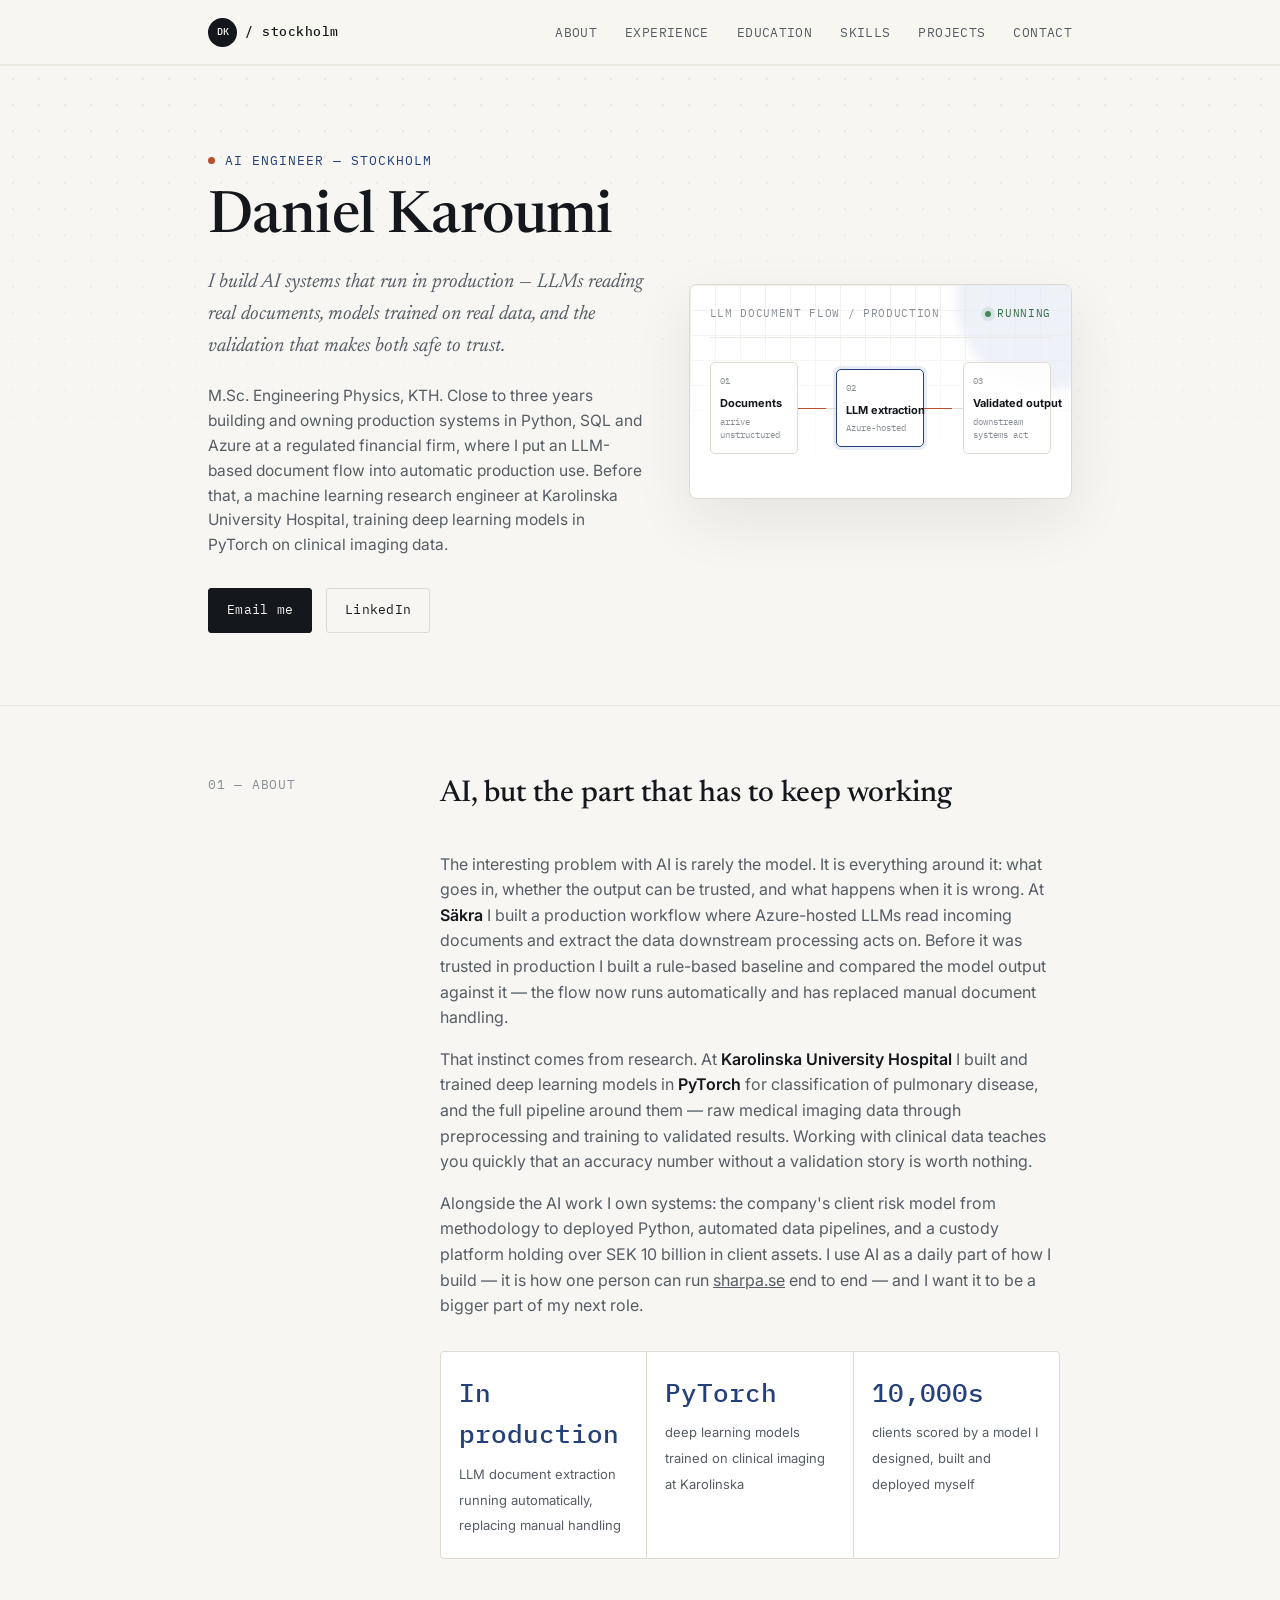
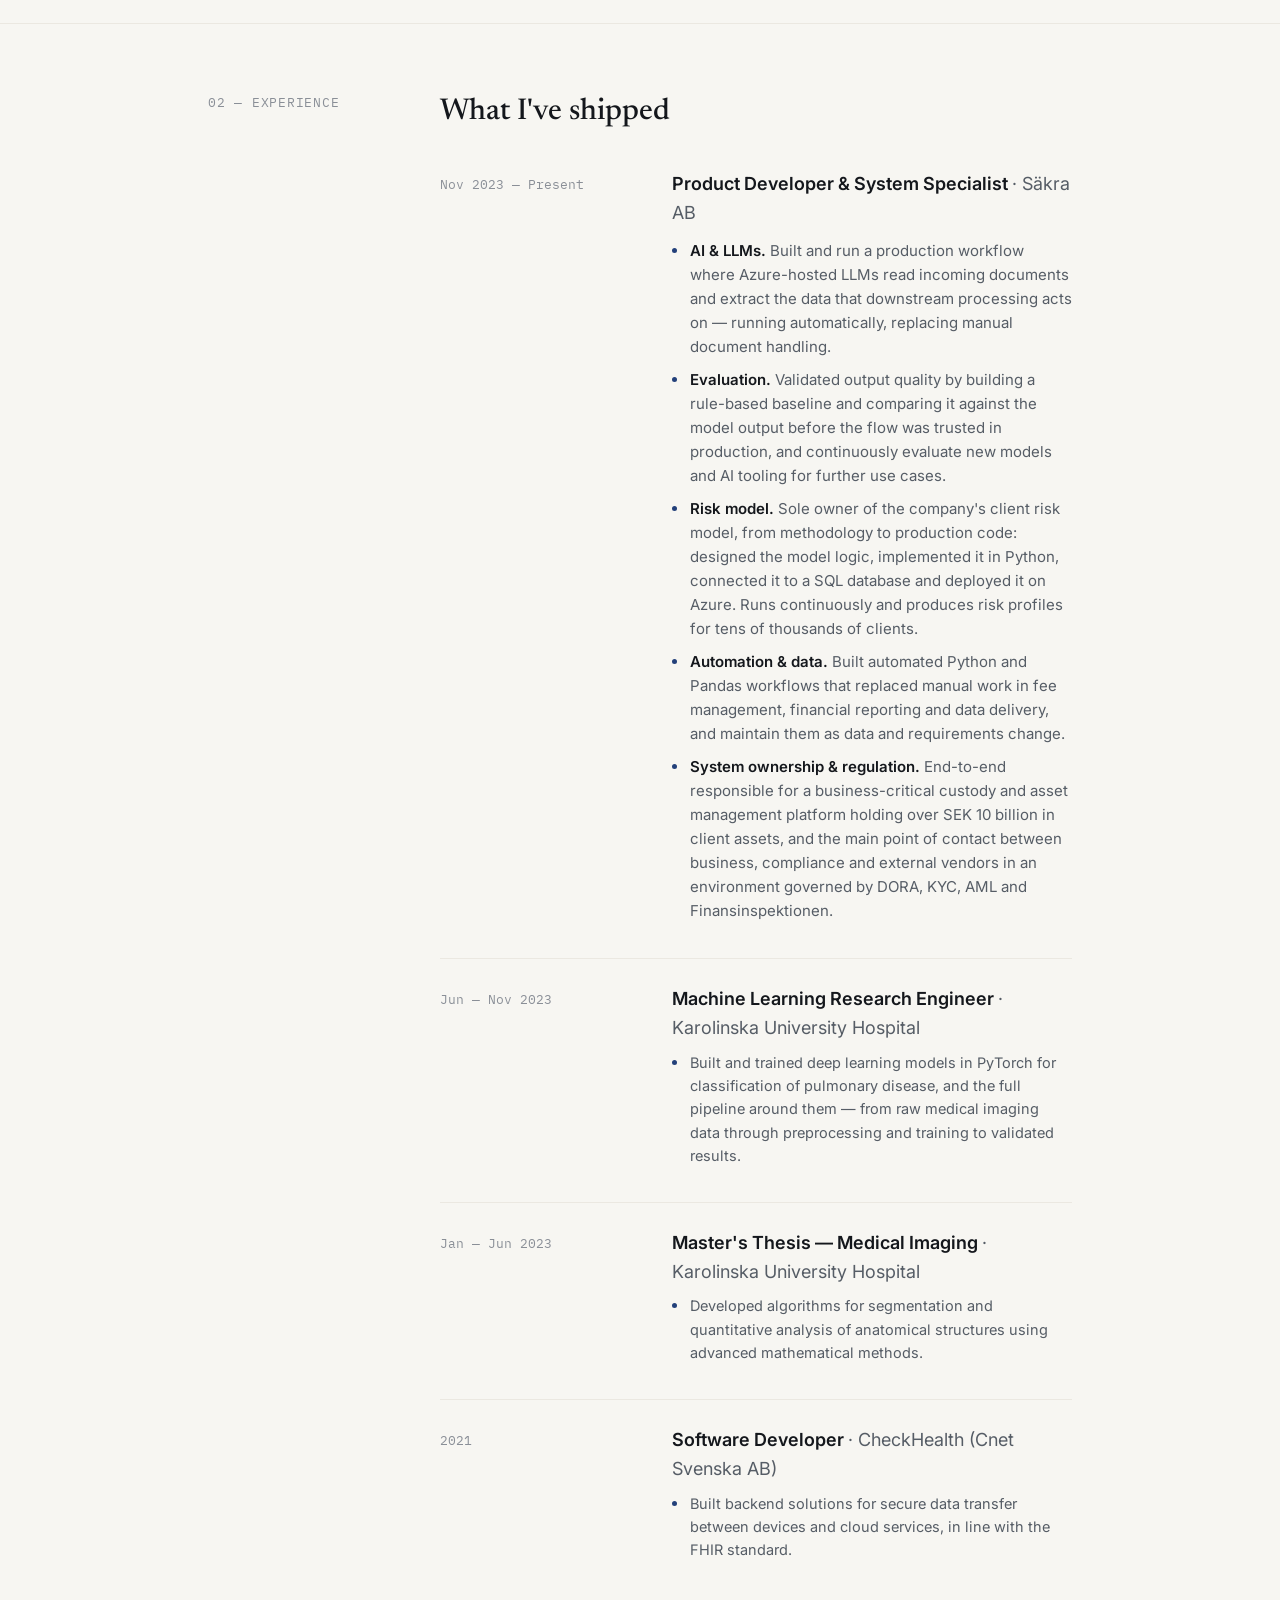
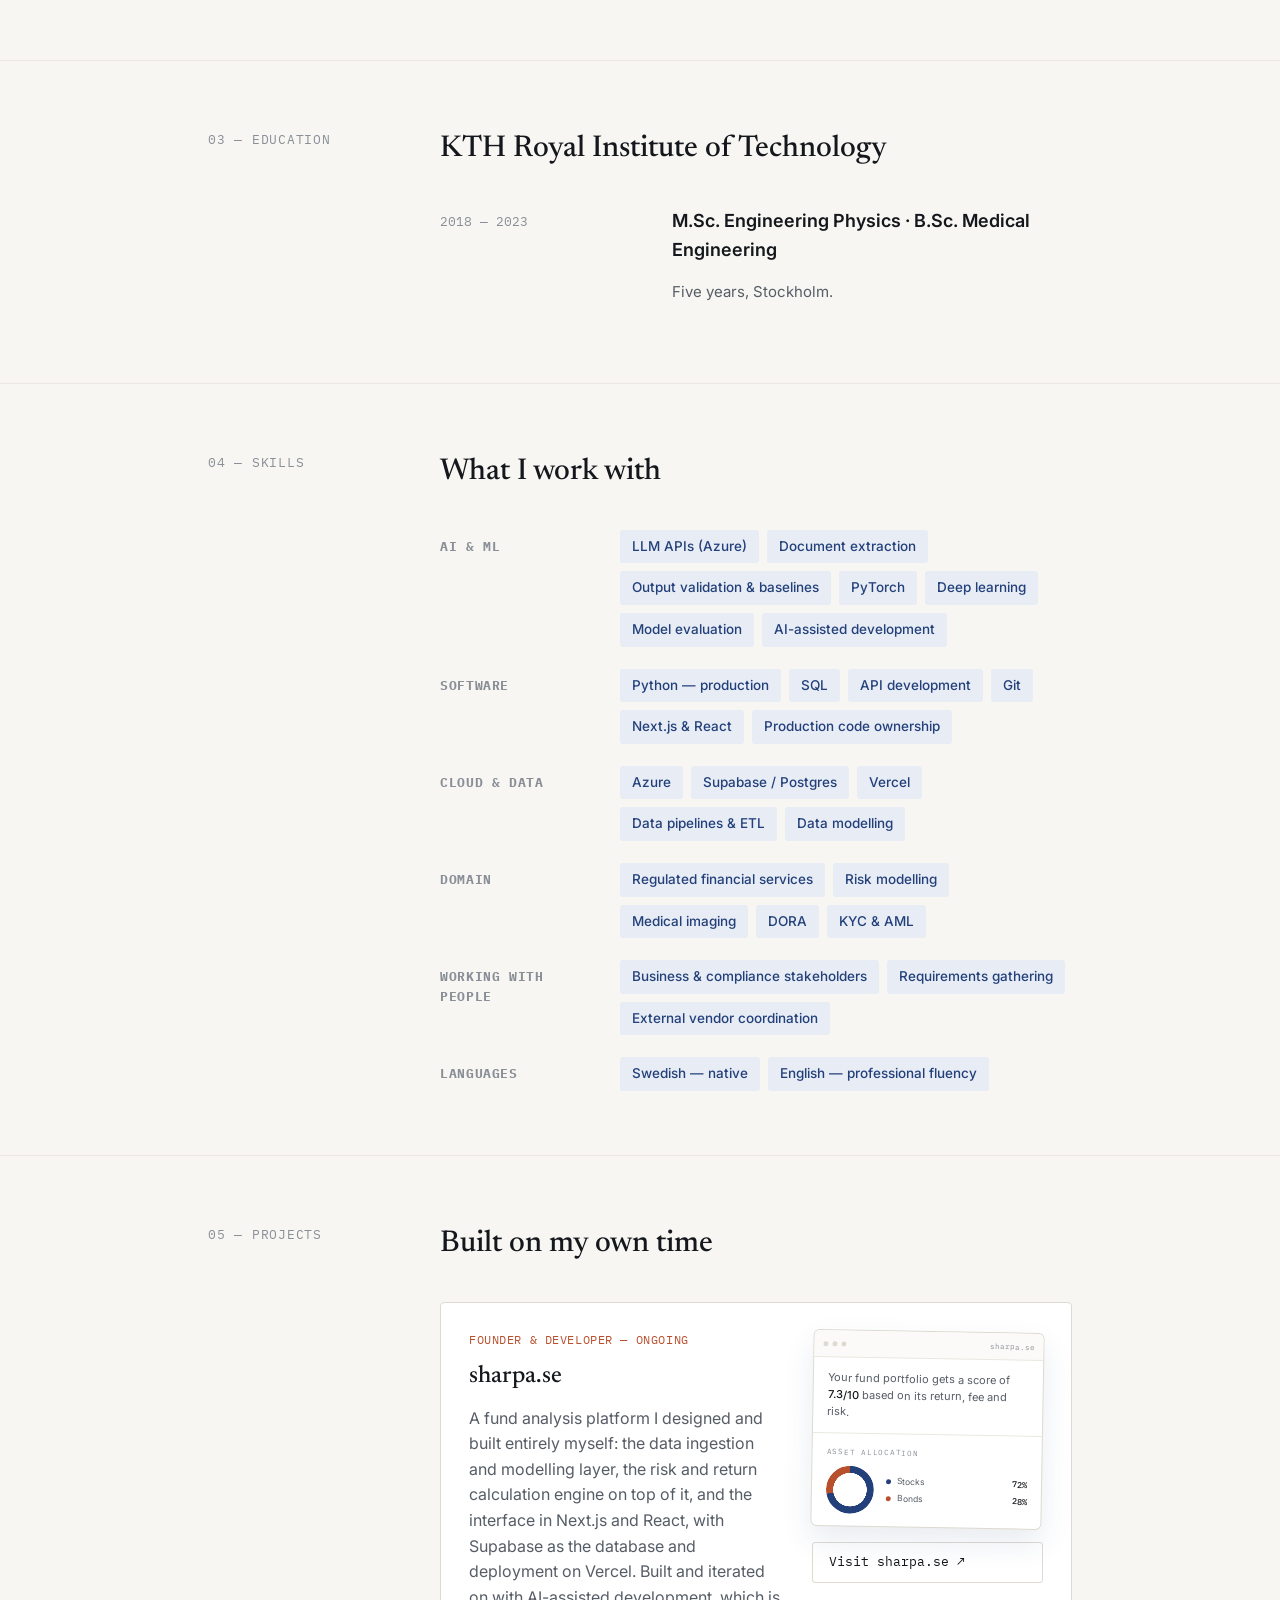
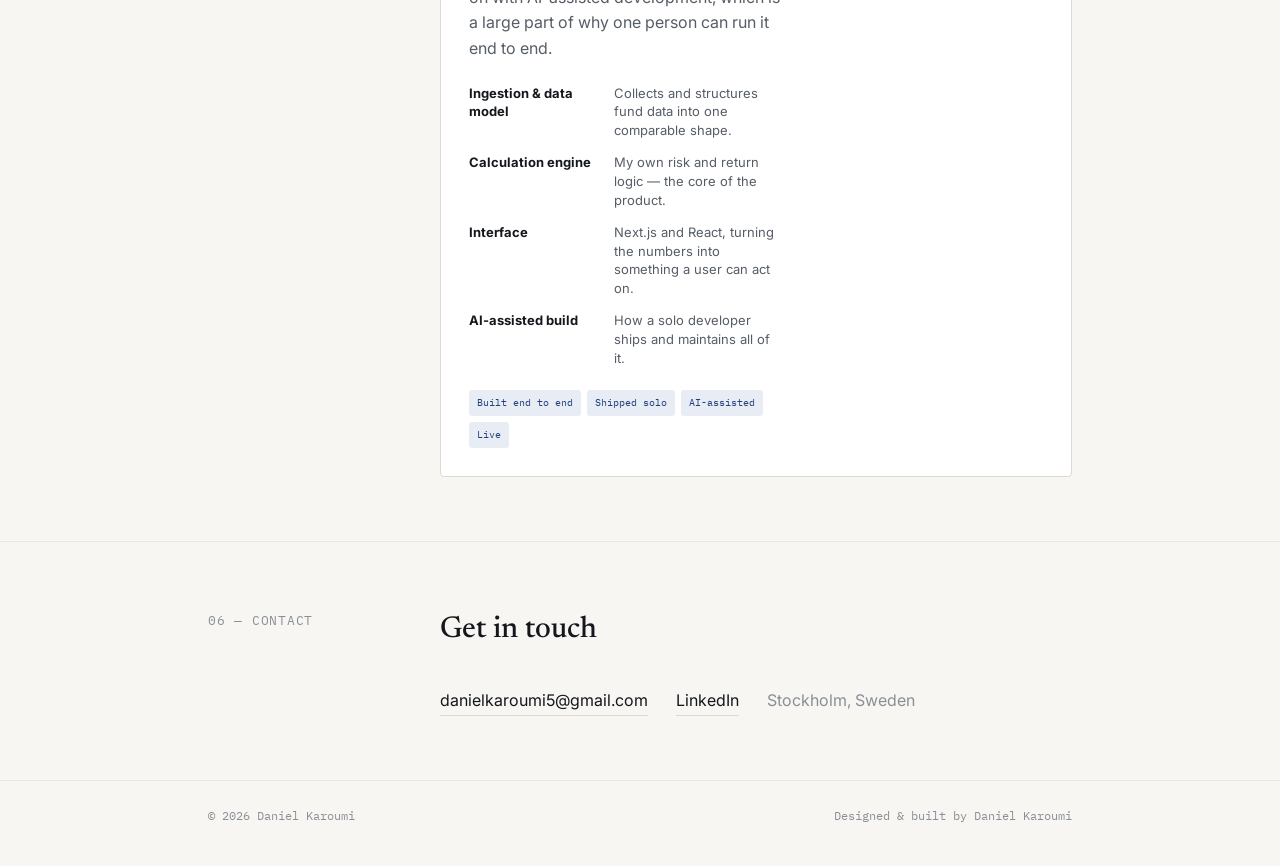
==== aiengineer/index.html @ 0eff737e "Add an AI engineer page Co-Authored-By: Claude Opus 5 <noreply@anthropic.com>" ====
<!doctype html>
<html lang="en">
<head>
<meta charset="utf-8">
<meta name="viewport" content="width=device-width, initial-scale=1.0">
<title>Daniel Karoumi — AI Engineer</title>
<meta name="description" content="Daniel Karoumi is an engineer in Stockholm who puts AI into production — LLM document extraction running automatically in a regulated financial firm, and deep learning on clinical imaging before that.">
<meta name="theme-color" content="#F7F6F2">
<!-- This page covers the same career as the front page and should not compete
     with it in search. Remove the next line to make it indexable. -->
<meta name="robots" content="noindex">
<link rel="canonical" href="https://dev-d4.github.io/aiengineer/">
<meta property="og:type" content="website">
<meta property="og:locale" content="en_GB">
<meta property="og:title" content="Daniel Karoumi — AI Engineer">
<meta property="og:description" content="LLM systems that run in production, PyTorch models trained on clinical data, and the validation that makes both trustworthy.">
<meta property="og:url" content="https://dev-d4.github.io/aiengineer/">
<meta property="og:image" content="https://dev-d4.github.io/social-card.png">
<meta property="og:image:width" content="1200">
<meta property="og:image:height" content="630">
<meta property="og:image:alt" content="Daniel Karoumi, engineer in Stockholm">
<meta name="twitter:card" content="summary_large_image">
<meta name="twitter:title" content="Daniel Karoumi — AI Engineer">
<meta name="twitter:description" content="I ship AI that actually runs — LLM document flows in production, deep learning on medical imaging, and the evaluation in between.">
<meta name="twitter:image" content="https://dev-d4.github.io/social-card.png">
<link rel="icon" href="../favicon.svg?v=4" type="image/svg+xml">
<link rel="preconnect" href="https://fonts.googleapis.com">
<link rel="preconnect" href="https://fonts.gstatic.com" crossorigin>
<link href="https://fonts.googleapis.com/css2?family=Newsreader:ital,wght@0,400;0,500;0,600;1,400;1,500&amp;family=Inter:wght@400;500;600&amp;family=IBM+Plex+Mono:wght@400;500&amp;display=swap" rel="stylesheet">
<link rel="stylesheet" href="../style.css?v=4">
</head>
<body>

<a class="skip-link" href="#main-content">Skip to content</a>

<header class="site-header">
  <div class="wrap">
    <a href="#top" class="brand" aria-label="Daniel Karoumi, home"><span class="brand-mark">DK</span><span>/ stockholm</span></a>
    <button class="menu-toggle" type="button" aria-expanded="false" aria-controls="primary-nav"><span>Menu</span><span class="menu-icon" aria-hidden="true"></span></button>
    <nav class="primary-nav" id="primary-nav" aria-label="Primary navigation">
      <a href="#about">About</a>
      <a href="#experience">Experience</a>
      <a href="#education">Education</a>
      <a href="#skills">Skills</a>
      <a href="#projects">Projects</a>
      <a href="#contact">Contact</a>
    </nav>
  </div>
</header>

<main id="main-content">
  <div id="top"></div>

  <section class="hero">
    <div class="wrap">
      <div>
        <p class="eyebrow">AI Engineer — Stockholm</p>
        <h1>Daniel Karoumi</h1>
        <p class="thesis">I build AI systems that run in production — LLMs reading real documents, models trained on real data, and the validation that makes both safe to trust.</p>
        <p class="lede">M.Sc. Engineering Physics, KTH. Close to three years building and owning production systems in Python, SQL and Azure at a regulated financial firm, where I put an LLM-based document flow into automatic production use. Before that, a machine learning research engineer at Karolinska University Hospital, training deep learning models in PyTorch on clinical imaging data.</p>
        <div class="cta-row">
          <a class="btn btn-primary" href="mailto:danielkaroumi5@gmail.com">Email me</a>
          <a class="btn btn-ghost" href="https://www.linkedin.com/in/daniel-karoumi-aabb51263/" target="_blank" rel="noopener">LinkedIn</a>
        </div>
      </div>

      <div class="model-panel" role="img" aria-label="An LLM document pipeline: documents in, model extraction, validated output feeding downstream processing">
        <div class="model-grid" aria-hidden="true"></div>
        <div class="model-top"><span>LLM document flow / production</span><span class="live"><i></i> running</span></div>
        <div class="model-flow">
          <div class="model-node"><span>01</span><strong>Documents</strong><small>arrive unstructured</small></div>
          <div class="flow-line" aria-hidden="true"><i></i></div>
          <div class="model-node active"><span>02</span><strong>LLM extraction</strong><small>Azure-hosted</small></div>
          <div class="flow-line" aria-hidden="true"><i></i></div>
          <div class="model-node"><span>03</span><strong>Validated output</strong><small>downstream systems act</small></div>
        </div>
      </div>
    </div>
  </section>

  <section id="about">
    <div class="wrap">
      <div class="section-head">
        <span class="section-label">01 — About</span>
        <h2 class="section-title">AI, but the part that has to keep working</h2>
      </div>
      <div class="section-body">
        <div></div>
        <div class="about-text reveal">
          <p>The interesting problem with AI is rarely the model. It is everything around it: what goes in, whether the output can be trusted, and what happens when it is wrong. At <strong>Säkra</strong> I built a production workflow where Azure-hosted LLMs read incoming documents and extract the data downstream processing acts on. Before it was trusted in production I built a rule-based baseline and compared the model output against it — the flow now runs automatically and has replaced manual document handling.</p>
          <p>That instinct comes from research. At <strong>Karolinska University Hospital</strong> I built and trained deep learning models in <strong>PyTorch</strong> for classification of pulmonary disease, and the full pipeline around them — raw medical imaging data through preprocessing and training to validated results. Working with clinical data teaches you quickly that an accuracy number without a validation story is worth nothing.</p>
          <p>Alongside the AI work I own systems: the company's client risk model from methodology to deployed Python, automated data pipelines, and a custody platform holding over SEK 10 billion in client assets. I use AI as a daily part of how I build — it is how one person can run <a href="https://sharpa.se" target="_blank" rel="noopener">sharpa.se</a> end to end — and I want it to be a bigger part of my next role.</p>

          <div class="facts">
            <div class="fact"><span class="num">In production</span><span class="label">LLM document extraction running automatically, replacing manual handling</span></div>
            <div class="fact"><span class="num">PyTorch</span><span class="label">deep learning models trained on clinical imaging at Karolinska</span></div>
            <div class="fact"><span class="num">10,000s</span><span class="label">clients scored by a model I designed, built and deployed myself</span></div>
          </div>
        </div>
      </div>
    </div>
  </section>

  <section id="experience">
    <div class="wrap">
      <div class="section-head">
        <span class="section-label">02 — Experience</span>
        <h2 class="section-title">What I've shipped</h2>
      </div>
      <div class="section-body">
        <div></div>
        <div class="timeline reveal">

          <div class="role">
            <div class="when">Nov 2023 — Present</div>
            <div>
              <p class="who">Product Developer &amp; System Specialist <span>· Säkra AB</span></p>
              <ul>
                <li><strong>AI &amp; LLMs.</strong> Built and run a production workflow where Azure-hosted LLMs read incoming documents and extract the data that downstream processing acts on — running automatically, replacing manual document handling.</li>
                <li><strong>Evaluation.</strong> Validated output quality by building a rule-based baseline and comparing it against the model output before the flow was trusted in production, and continuously evaluate new models and AI tooling for further use cases.</li>
                <li><strong>Risk model.</strong> Sole owner of the company's client risk model, from methodology to production code: designed the model logic, implemented it in Python, connected it to a SQL database and deployed it on Azure. Runs continuously and produces risk profiles for tens of thousands of clients.</li>
                <li><strong>Automation &amp; data.</strong> Built automated Python and Pandas workflows that replaced manual work in fee management, financial reporting and data delivery, and maintain them as data and requirements change.</li>
                <li><strong>System ownership &amp; regulation.</strong> End-to-end responsible for a business-critical custody and asset management platform holding over SEK 10 billion in client assets, and the main point of contact between business, compliance and external vendors in an environment governed by DORA, KYC, AML and Finansinspektionen.</li>
              </ul>
            </div>
          </div>

          <div class="role compact">
            <div class="when">Jun — Nov 2023</div>
            <div>
              <p class="who">Machine Learning Research Engineer <span>· Karolinska University Hospital</span></p>
              <ul>
                <li>Built and trained deep learning models in PyTorch for classification of pulmonary disease, and the full pipeline around them — from raw medical imaging data through preprocessing and training to validated results.</li>
              </ul>
            </div>
          </div>

          <div class="role compact">
            <div class="when">Jan — Jun 2023</div>
            <div>
              <p class="who">Master's Thesis — Medical Imaging <span>· Karolinska University Hospital</span></p>
              <ul>
                <li>Developed algorithms for segmentation and quantitative analysis of anatomical structures using advanced mathematical methods.</li>
              </ul>
            </div>
          </div>

          <div class="role compact">
            <div class="when">2021</div>
            <div>
              <p class="who">Software Developer <span>· CheckHealth (Cnet Svenska AB)</span></p>
              <ul>
                <li>Built backend solutions for secure data transfer between devices and cloud services, in line with the FHIR standard.</li>
              </ul>
            </div>
          </div>

        </div>
      </div>
    </div>
  </section>

  <section id="education">
    <div class="wrap">
      <div class="section-head">
        <span class="section-label">03 — Education</span>
        <h2 class="section-title">KTH Royal Institute of Technology</h2>
      </div>
      <div class="section-body">
        <div></div>
        <div class="edu-card reveal">
          <div class="when">2018 — 2023</div>
          <div>
            <p class="who">M.Sc. Engineering Physics · B.Sc. Medical Engineering</p>
            <p class="where">Five years, Stockholm.</p>
          </div>
        </div>
      </div>
    </div>
  </section>

  <section id="skills">
    <div class="wrap">
      <div class="section-head">
        <span class="section-label">04 — Skills</span>
        <h2 class="section-title">What I work with</h2>
      </div>
      <div class="section-body">
        <div></div>
        <div class="skill-groups reveal">
          <div class="skill-group">
            <h4>AI &amp; ML</h4>
            <div class="tags">
              <span class="tag">LLM APIs (Azure)</span>
              <span class="tag">Document extraction</span>
              <span class="tag">Output validation &amp; baselines</span>
              <span class="tag">PyTorch</span>
              <span class="tag">Deep learning</span>
              <span class="tag">Model evaluation</span>
              <span class="tag">AI-assisted development</span>
            </div>
          </div>
          <div class="skill-group">
            <h4>Software</h4>
            <div class="tags">
              <span class="tag">Python — production</span>
              <span class="tag">SQL</span>
              <span class="tag">API development</span>
              <span class="tag">Git</span>
              <span class="tag">Next.js &amp; React</span>
              <span class="tag">Production code ownership</span>
            </div>
          </div>
          <div class="skill-group">
            <h4>Cloud &amp; data</h4>
            <div class="tags">
              <span class="tag">Azure</span>
              <span class="tag">Supabase / Postgres</span>
              <span class="tag">Vercel</span>
              <span class="tag">Data pipelines &amp; ETL</span>
              <span class="tag">Data modelling</span>
            </div>
          </div>
          <div class="skill-group">
            <h4>Domain</h4>
            <div class="tags">
              <span class="tag">Regulated financial services</span>
              <span class="tag">Risk modelling</span>
              <span class="tag">Medical imaging</span>
              <span class="tag">DORA</span>
              <span class="tag">KYC &amp; AML</span>
            </div>
          </div>
          <div class="skill-group">
            <h4>Working with people</h4>
            <div class="tags">
              <span class="tag">Business &amp; compliance stakeholders</span>
              <span class="tag">Requirements gathering</span>
              <span class="tag">External vendor coordination</span>
            </div>
          </div>
          <div class="skill-group">
            <h4>Languages</h4>
            <div class="tags">
              <span class="tag">Swedish — native</span>
              <span class="tag">English — professional fluency</span>
            </div>
          </div>
        </div>
      </div>
    </div>
  </section>

  <section id="projects">
    <div class="wrap">
      <div class="section-head">
        <span class="section-label">05 — Projects</span>
        <h2 class="section-title">Built on my own time</h2>
      </div>
      <div class="section-body">
        <div></div>
        <article class="project-card reveal">
          <div class="project-copy">
            <p class="tag-line">Founder &amp; developer — ongoing</p>
            <h3>sharpa.se</h3>
            <p>A fund analysis platform I designed and built entirely myself: the data ingestion and modelling layer, the risk and return calculation engine on top of it, and the interface in Next.js and React, with Supabase as the database and deployment on Vercel. Built and iterated on with AI-assisted development, which is a large part of why one person can run it end to end.</p>
            <ul class="project-points">
              <li><strong>Ingestion &amp; data model</strong><span>Collects and structures fund data into one comparable shape.</span></li>
              <li><strong>Calculation engine</strong><span>My own risk and return logic — the core of the product.</span></li>
              <li><strong>Interface</strong><span>Next.js and React, turning the numbers into something a user can act on.</span></li>
              <li><strong>AI-assisted build</strong><span>How a solo developer ships and maintains all of it.</span></li>
            </ul>
            <div class="project-tags" aria-label="Project areas"><span>Built end to end</span><span>Shipped solo</span><span>AI-assisted</span><span>Live</span></div>
          </div>
          <div class="project-side">
            <div class="product-preview" aria-hidden="true">
              <div class="preview-bar"><i></i><i></i><i></i><span>sharpa.se</span></div>
              <div class="preview-band">
                <p class="preview-verdict">Your fund portfolio gets a score of <b>7.3/10</b> based on its return, fee and risk.</p>
              </div>
              <div class="preview-band">
                <small class="preview-label">Asset allocation</small>
                <div class="preview-split">
                  <span class="preview-donut"></span>
                  <span class="preview-legend">
                    <span>Stocks<b>72%</b></span>
                    <span>Bonds<b>28%</b></span>
                  </span>
                </div>
              </div>
            </div>
            <a class="visit" href="https://sharpa.se" target="_blank" rel="noopener">Visit sharpa.se <span aria-hidden="true">↗</span></a>
          </div>
        </article>
      </div>
    </div>
  </section>

  <section id="contact" class="contact">
    <div class="wrap">
      <div class="section-head">
        <span class="section-label">06 — Contact</span>
        <h2 class="section-title">Get in touch</h2>
      </div>
      <div class="section-body">
        <div></div>
        <div class="contact-links reveal">
          <a href="mailto:danielkaroumi5@gmail.com">danielkaroumi5@gmail.com</a>
          <a href="https://www.linkedin.com/in/daniel-karoumi-aabb51263/" target="_blank" rel="noopener">LinkedIn</a>
          <span style="color: var(--ink-faint); font-size: 16px;">Stockholm, Sweden</span>
        </div>
      </div>
    </div>
  </section>

</main>

<footer>
  <div class="wrap">
    <span>© 2026 Daniel Karoumi</span>
    <span>Designed &amp; built by Daniel Karoumi</span>
  </div>
</footer>

<script src="../script.js?v=4"></script>
</body>
</html>
---- style.css ----
:root {
  --paper: #F7F6F2;
  --paper-raised: #FFFFFF;
  --ink: #14171C;
  --ink-soft: #565D66;
  --ink-faint: #8A8F97;
  --signal: #23407A;
  --signal-soft: #E7ECF5;
  --risk: #B8502E;
  --risk-soft: #F5E9E3;
  --pos: #2F6B4F;
  --line: #DEDAD1;
  --line-soft: #EBE8E1;

  --serif: "Newsreader", "Iowan Old Style", Georgia, serif;
  --sans: "Inter", -apple-system, BlinkMacSystemFont, "Segoe UI", sans-serif;
  --mono: "IBM Plex Mono", "SFMono-Regular", Menlo, Consolas, monospace;

  --max: 920px;
}

* { box-sizing: border-box; }

html { scroll-behavior: smooth; }

section, #top { scroll-margin-top: 76px; }

@media (prefers-reduced-motion: reduce) {
  html { scroll-behavior: auto; }
  * { animation-duration: 0.001ms !important; transition-duration: 0.001ms !important; }
}

body {
  margin: 0;
  background: var(--paper);
  color: var(--ink);
  font-family: var(--sans);
  font-size: 16px;
  line-height: 1.6;
  -webkit-font-smoothing: antialiased;
}

a { color: inherit; }

a:focus-visible, button:focus-visible {
  outline: 3px solid var(--risk);
  outline-offset: 3px;
}

.skip-link {
  position: fixed;
  z-index: 100;
  top: 10px;
  left: 10px;
  padding: 9px 14px;
  background: var(--ink);
  color: var(--paper);
  font-family: var(--mono);
  font-size: 13px;
  text-decoration: none;
  transform: translateY(-160%);
}
.skip-link:focus { transform: translateY(0); }

.wrap {
  max-width: var(--max);
  margin: 0 auto;
  padding: 0 28px;
}

/* ---------- Header ---------- */

.site-header {
  position: sticky;
  top: 0;
  z-index: 40;
  background: rgba(247, 246, 242, 0.86);
  backdrop-filter: blur(8px);
  border-bottom: 1px solid var(--line-soft);
}

.site-header .wrap {
  display: flex;
  align-items: center;
  justify-content: space-between;
  height: 64px;
}

.brand {
  font-family: var(--mono);
  font-size: 13px;
  letter-spacing: 0.04em;
  text-decoration: none;
  color: var(--ink);
  font-weight: 500;
  display: inline-flex;
  align-items: center;
  gap: 8px;
}
.brand-mark {
  display: inline-grid;
  place-items: center;
  width: 29px;
  height: 29px;
  background: var(--ink);
  color: var(--paper);
  border-radius: 50%;
  font-size: 10px;
  letter-spacing: 0;
}

.menu-toggle { display: none; }

nav.primary-nav {
  display: flex;
  gap: 28px;
}

nav.primary-nav a {
  font-family: var(--mono);
  font-size: 12.5px;
  letter-spacing: 0.03em;
  text-decoration: none;
  color: var(--ink-soft);
  text-transform: uppercase;
  transition: color 0.15s ease;
}

nav.primary-nav a:hover,
nav.primary-nav a:focus-visible { color: var(--signal); }

/* ---------- Hero ---------- */

.hero {
  position: relative;
  padding: 84px 0 72px;
  overflow: hidden;
}

.hero::before {
  content: "";
  position: absolute;
  inset: 0;
  background-image: radial-gradient(var(--line) 1px, transparent 1px);
  background-size: 26px 26px;
  -webkit-mask-image: linear-gradient(to bottom, black, transparent 78%);
  mask-image: linear-gradient(to bottom, black, transparent 78%);
  opacity: 0.55;
  pointer-events: none;
}

.hero .wrap {
  position: relative;
  display: grid;
  grid-template-columns: 1.15fr 1fr;
  gap: 40px;
  align-items: center;
}

.eyebrow {
  font-family: var(--mono);
  font-size: 12.5px;
  letter-spacing: 0.08em;
  text-transform: uppercase;
  color: var(--signal);
  margin: 0 0 18px;
  display: flex;
  align-items: center;
  gap: 10px;
}

.eyebrow::before {
  content: "";
  width: 7px;
  height: 7px;
  border-radius: 50%;
  background: var(--risk);
  display: inline-block;
}

.hero h1 {
  font-family: var(--serif);
  font-weight: 500;
  font-size: clamp(40px, 6vw, 58px);
  line-height: 1.04;
  margin: 0 0 18px;
  letter-spacing: -0.01em;
}

.hero .thesis {
  font-family: var(--serif);
  font-style: italic;
  font-size: 20px;
  color: var(--ink-soft);
  max-width: 46ch;
  margin: 0 0 22px;
}

.hero .lede {
  max-width: 50ch;
  color: var(--ink-soft);
  font-size: 15.5px;
  margin: 0 0 30px;
}

.cta-row { display: flex; gap: 14px; flex-wrap: wrap; }

.btn {
  font-family: var(--mono);
  font-size: 13px;
  letter-spacing: 0.02em;
  text-decoration: none;
  padding: 11px 18px;
  border-radius: 3px;
  display: inline-flex;
  align-items: center;
  gap: 8px;
  transition: transform 0.15s ease, background 0.15s ease, border-color .15s ease;
}

.btn-primary {
  background: var(--ink);
  color: var(--paper);
  border: 1px solid var(--ink);
}
.btn-primary:hover { background: var(--signal); border-color: var(--signal); transform: translateY(-1px); }

.btn-ghost {
  background: transparent;
  color: var(--ink);
  border: 1px solid var(--line);
}
.btn-ghost:hover { border-color: var(--signal); color: var(--signal); transform: translateY(-1px); }

/* ---------- Production model panel ---------- */

.model-panel {
  position: relative;
  background: var(--paper-raised);
  border: 1px solid var(--line);
  border-radius: 8px;
  padding: 20px;
  min-height: 215px;
  overflow: hidden;
  display: flex;
  flex-direction: column;
  box-shadow: 0 22px 60px rgba(20, 23, 28, .08);
}
.model-grid {
  position: absolute;
  inset: 0;
  background-image: linear-gradient(var(--line-soft) 1px, transparent 1px), linear-gradient(90deg, var(--line-soft) 1px, transparent 1px);
  background-size: 25px 25px;
  mask-image: linear-gradient(to bottom, black, transparent 90%);
  opacity: .7;
}
.model-panel::after {
  content: "";
  position: absolute;
  width: 180px;
  height: 180px;
  right: -65px;
  top: -75px;
  border-radius: 50%;
  background: color-mix(in srgb, var(--signal-soft) 70%, transparent);
  filter: blur(5px);
}
.model-top {
  position: relative;
  z-index: 1;
  font-family: var(--mono);
  font-size: 11px;
  color: var(--ink-faint);
  text-transform: uppercase;
  letter-spacing: 0.06em;
  display: flex;
  justify-content: space-between;
  padding-bottom: 15px;
  border-bottom: 1px solid var(--line-soft);
}
.live { color: #35704a; display: flex; align-items: center; gap: 6px; }
.live i { width: 6px; height: 6px; border-radius: 50%; background: #438a5d; box-shadow: 0 0 0 4px rgba(67,138,93,.12); }
.model-flow {
  position: relative;
  z-index: 1;
  display: flex;
  align-items: center;
  margin: auto 0;
}
.model-node {
  width: 88px;
  min-width: 0;
  padding: 11px 9px;
  background: rgba(255,255,255,.88);
  border: 1px solid var(--line);
  border-radius: 5px;
}
.model-node.active { border-color: var(--signal); box-shadow: 0 0 0 3px var(--signal-soft); }
.model-node span, .model-node small { display: block; font-family: var(--mono); color: var(--ink-faint); font-size: 8.5px; }
.model-node strong { display: block; margin: 7px 0 2px; font-size: 11px; white-space: nowrap; }
.flow-line { position: relative; height: 1px; flex: 1; background: var(--line); overflow: hidden; }
.flow-line i { position: absolute; width: 28px; height: 1px; background: var(--risk); animation: dataFlow 2.3s ease-in-out infinite; }
@keyframes dataFlow { from { transform: translateX(-32px); } to { transform: translateX(92px); } }

/* ---------- Section scaffolding ---------- */

section { padding: 64px 0; border-top: 1px solid var(--line-soft); }

.section-head {
  display: grid;
  grid-template-columns: 200px 1fr;
  gap: 32px;
  margin-bottom: 34px;
}

.section-label {
  font-family: var(--mono);
  font-size: 12.5px;
  letter-spacing: 0.06em;
  text-transform: uppercase;
  color: var(--ink-faint);
  padding-top: 4px;
}

.section-title {
  font-family: var(--serif);
  font-size: 30px;
  font-weight: 500;
  margin: 0;
}

.section-body { display: grid; grid-template-columns: 200px 1fr; gap: 32px; }
.section-body > .spacer { }

/* ---------- About ---------- */

.about-text { max-width: 62ch; color: var(--ink-soft); font-size: 16px; }
.about-text p { margin: 0 0 16px; }
.about-text strong { color: var(--ink); font-weight: 600; }

.facts {
  display: grid;
  grid-template-columns: repeat(3, 1fr);
  gap: 1px;
  background: var(--line);
  border: 1px solid var(--line);
  margin-top: 32px;
  border-radius: 4px;
  overflow: hidden;
}

.fact {
  background: var(--paper-raised);
  padding: 20px 18px;
}

.fact .num {
  font-family: var(--mono);
  font-size: 26px;
  color: var(--signal);
  font-weight: 500;
  display: block;
  margin-bottom: 6px;
}

.fact .label {
  font-size: 13px;
  color: var(--ink-soft);
  line-height: 1.35;
}

/* ---------- Experience ---------- */

.timeline { display: flex; flex-direction: column; }

.role {
  display: grid;
  grid-template-columns: 200px 1fr;
  gap: 32px;
  padding: 26px 0;
  border-top: 1px solid var(--line-soft);
}
.role:first-child { border-top: none; padding-top: 0; }

.role .when {
  font-family: var(--mono);
  font-size: 12.5px;
  color: var(--ink-faint);
  padding-top: 4px;
}

.role .who {
  margin: 0 0 4px;
  font-size: 18px;
  font-weight: 600;
}
.role .who span { font-weight: 400; color: var(--ink-soft); }

.role ul {
  margin: 12px 0 0;
  padding: 0;
  list-style: none;
}
.role li {
  position: relative;
  padding-left: 18px;
  margin-bottom: 9px;
  color: var(--ink-soft);
  font-size: 15px;
}
.role li::before {
  content: "";
  position: absolute;
  left: 0;
  top: 9px;
  width: 5px;
  height: 5px;
  background: var(--signal);
  border-radius: 50%;
}
.role li strong { color: var(--ink); font-weight: 600; }

.role.compact ul { margin-top: 8px; }
.role.compact li { font-size: 14.5px; }

/* ---------- Education ---------- */

.edu-card {
  display: grid;
  grid-template-columns: 200px 1fr;
  gap: 32px;
}
.edu-card .when { font-family: var(--mono); font-size: 12.5px; color: var(--ink-faint); padding-top: 4px; }
.edu-card .who { font-size: 18px; font-weight: 600; margin: 0 0 4px; }
.edu-card .where { color: var(--ink-soft); font-size: 15px; }

/* ---------- Skills ---------- */

.skill-groups { display: flex; flex-direction: column; gap: 22px; }
.skill-group { display: grid; grid-template-columns: 160px 1fr; gap: 20px; align-items: start; }
.skill-group h4 {
  margin: 0;
  font-family: var(--mono);
  font-size: 12.5px;
  text-transform: uppercase;
  letter-spacing: 0.05em;
  color: var(--ink-faint);
  padding-top: 6px;
}
.tags { display: flex; flex-wrap: wrap; gap: 8px; }
.tag {
  font-size: 13.5px;
  padding: 6px 12px;
  background: var(--signal-soft);
  color: var(--signal);
  border-radius: 3px;
  font-weight: 500;
}
/* ---------- Projects ---------- */

.project-card {
  background: var(--paper-raised);
  border: 1px solid var(--line);
  border-radius: 4px;
  padding: 28px;
  display: grid;
  grid-template-columns: 1.15fr .85fr;
  gap: 30px;
  align-items: start;
}

.project-card .tag-line {
  font-family: var(--mono);
  font-size: 11.5px;
  color: var(--risk);
  text-transform: uppercase;
  letter-spacing: 0.05em;
  margin: 0 0 8px;
}

.project-card h3 { margin: 0 0 10px; font-family: var(--serif); font-size: 24px; font-weight: 500; }
.project-card p { margin: 0; color: var(--ink-soft); max-width: 56ch; }
.project-points { list-style: none; padding: 0; margin: 22px 0; display: grid; gap: 13px; }
.project-points li { display: grid; grid-template-columns: 135px 1fr; gap: 10px; font-size: 13px; line-height: 1.45; }
.project-points strong { color: var(--ink); }
.project-points span { color: var(--ink-soft); }
.project-tags { display: flex; flex-wrap: wrap; gap: 6px; }
.project-tags span { font-family: var(--mono); font-size: 10px; color: var(--signal); background: var(--signal-soft); padding: 5px 8px; border-radius: 3px; }
.project-side { display: flex; flex-direction: column; gap: 14px; }
/* Mock of the sharpa.se analysis result — mirrors the product's own bands,
   labels and figures rather than a generic chart. */
.product-preview { border: 1px solid var(--line); border-radius: 6px; overflow: hidden; background: var(--paper-raised); box-shadow: 0 14px 30px rgba(35,64,122,.10); transform: rotate(1deg); }
.preview-bar { height: 27px; display: flex; align-items: center; gap: 4px; padding: 0 9px; background: #FBFAF8; border-bottom: 1px solid var(--line-soft); }
.preview-bar i { width: 5px; height: 5px; border-radius: 50%; background: var(--line); }
.preview-bar span { margin-left: auto; font-family: var(--mono); font-size: 7.5px; color: var(--ink-faint); }

.preview-band { padding: 12px 14px; }
.preview-band + .preview-band { border-top: 1px solid var(--line-soft); }
.preview-label { display: block; font-family: var(--mono); font-size: 7.5px; letter-spacing: .1em; text-transform: uppercase; color: var(--ink-faint); }

.preview-verdict { margin: 0; font-size: 11px; line-height: 1.55; color: var(--ink-soft); }
.preview-verdict b { font-weight: 500; color: var(--ink); }

.preview-split { display: flex; align-items: center; gap: 12px; margin-top: 8px; }
.preview-donut { flex: none; width: 48px; height: 48px; border-radius: 50%; background: conic-gradient(var(--signal) 0 72%, var(--risk) 72% 100%); -webkit-mask: radial-gradient(circle, transparent 49%, #000 50%); mask: radial-gradient(circle, transparent 49%, #000 50%); }
.preview-legend { flex: 1; display: grid; gap: 4px; }
.preview-legend span { display: flex; align-items: center; gap: 6px; font-size: 8.5px; color: var(--ink-soft); }
.preview-legend span::before { content: ""; width: 5px; height: 5px; border-radius: 50%; background: var(--signal); }
.preview-legend span + span::before { background: var(--risk); }
.preview-legend b { margin-left: auto; font-family: var(--mono); font-weight: 500; color: var(--ink); }

.project-card .visit {
  font-family: var(--mono);
  font-size: 13px;
  text-decoration: none;
  color: var(--ink);
  border: 1px solid var(--line);
  padding: 9px 16px;
  border-radius: 3px;
  white-space: nowrap;
  transition: border-color .15s ease, color .15s ease;
}
.project-card .visit:hover { border-color: var(--signal); color: var(--signal); }

/* ---------- Contact / footer ---------- */

.contact { text-align: left; }
.contact .section-body { align-items: center; }
.contact-links { display: flex; flex-wrap: wrap; gap: 14px 28px; }
.contact-links a {
  text-decoration: none;
  font-size: 16px;
  color: var(--ink);
  border-bottom: 1px solid var(--line);
  padding-bottom: 2px;
  transition: border-color .15s ease, color .15s ease;
}
.contact-links a:hover { color: var(--signal); border-color: var(--signal); }

footer {
  border-top: 1px solid var(--line-soft);
  padding: 26px 0 40px;
}
footer .wrap {
  display: flex;
  justify-content: space-between;
  font-family: var(--mono);
  font-size: 11.5px;
  color: var(--ink-faint);
}

/* ---------- Reveal on scroll ---------- */

.js .reveal { opacity: 0; transform: translateY(14px); transition: opacity 0.6s ease, transform 0.6s ease; }
.reveal.in { opacity: 1; transform: translateY(0); }

/* ---------- Responsive ---------- */

@media (max-width: 760px) {
  .hero .wrap { grid-template-columns: 1fr; }
  .section-head, .section-body, .role, .edu-card, .skill-group {
    grid-template-columns: 1fr;
    gap: 10px;
  }
  .facts { grid-template-columns: 1fr; }
  .project-card { grid-template-columns: 1fr; }
  .project-card .visit { justify-self: start; }
}

@media (max-width: 640px) {
  .menu-toggle {
    display: inline-flex;
    align-items: center;
    gap: 9px;
    border: 0;
    background: transparent;
    color: var(--ink);
    font: 500 11px var(--mono);
    text-transform: uppercase;
    letter-spacing: .05em;
    padding: 9px 0 9px 9px;
  }
  .menu-icon, .menu-icon::before { display: block; content: ""; width: 18px; height: 1px; background: currentColor; transition: transform .2s ease; }
  .menu-icon::before { transform: translateY(5px); }
  .menu-toggle[aria-expanded="true"] .menu-icon { transform: translateY(2px) rotate(45deg); }
  .menu-toggle[aria-expanded="true"] .menu-icon::before { transform: rotate(-90deg); }
  nav.primary-nav {
    display: none;
    position: absolute;
    top: 54px;
    left: 0;
    right: 0;
    padding: 18px 28px 24px;
    background: rgba(247,246,242,.98);
    border-bottom: 1px solid var(--line);
    flex-direction: column;
    gap: 0;
  }
  nav.primary-nav.open { display: flex; }
  nav.primary-nav a { padding: 11px 0; font-size: 13px; border-bottom: 1px solid var(--line-soft); }
  .site-header .wrap { height: 54px; }
  .hero { padding: 56px 0 48px; }
  .brand > span:last-child { display: none; }
  .project-points li { grid-template-columns: 1fr; gap: 2px; }
  .model-panel { min-height: 200px; padding: 16px; }
  .model-node { width: 78px; padding: 9px 6px; }
  .model-node strong { font-size: 9.5px; }
  footer .wrap { flex-direction: column; gap: 6px; }
}
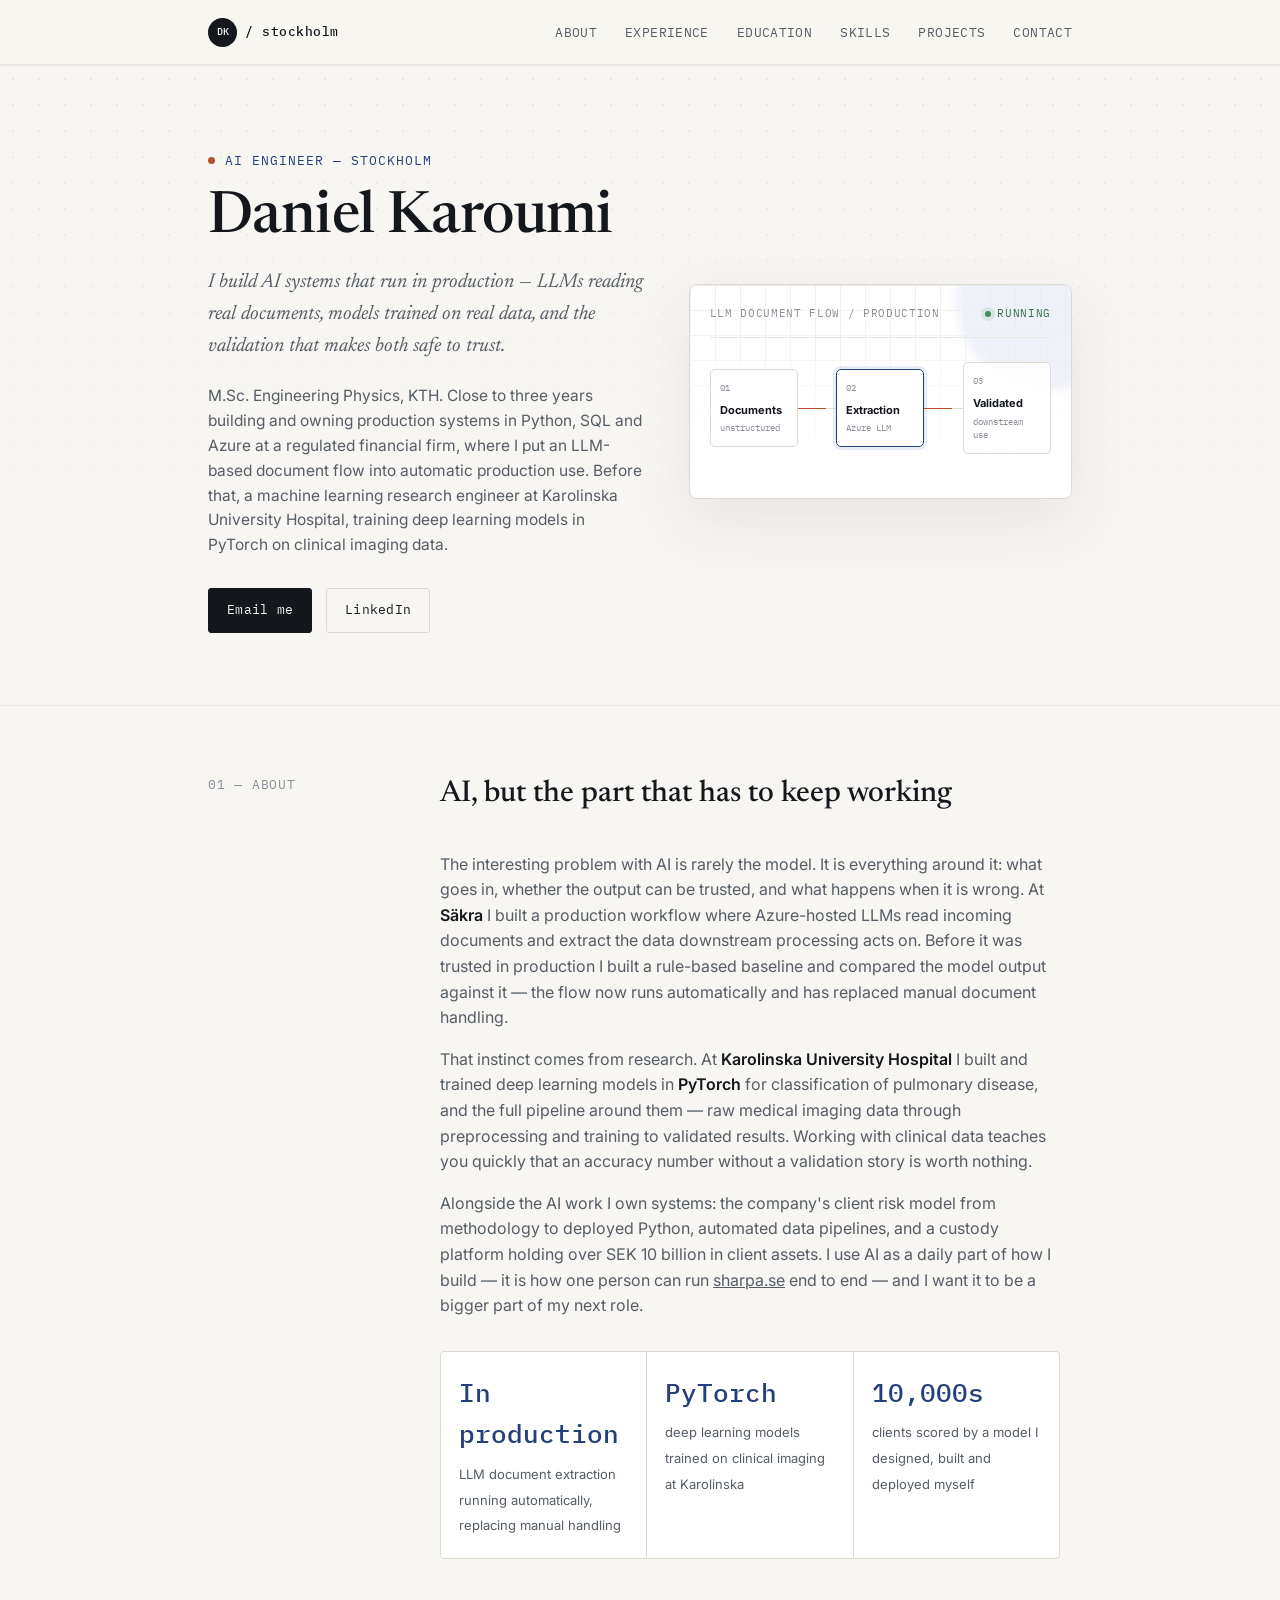
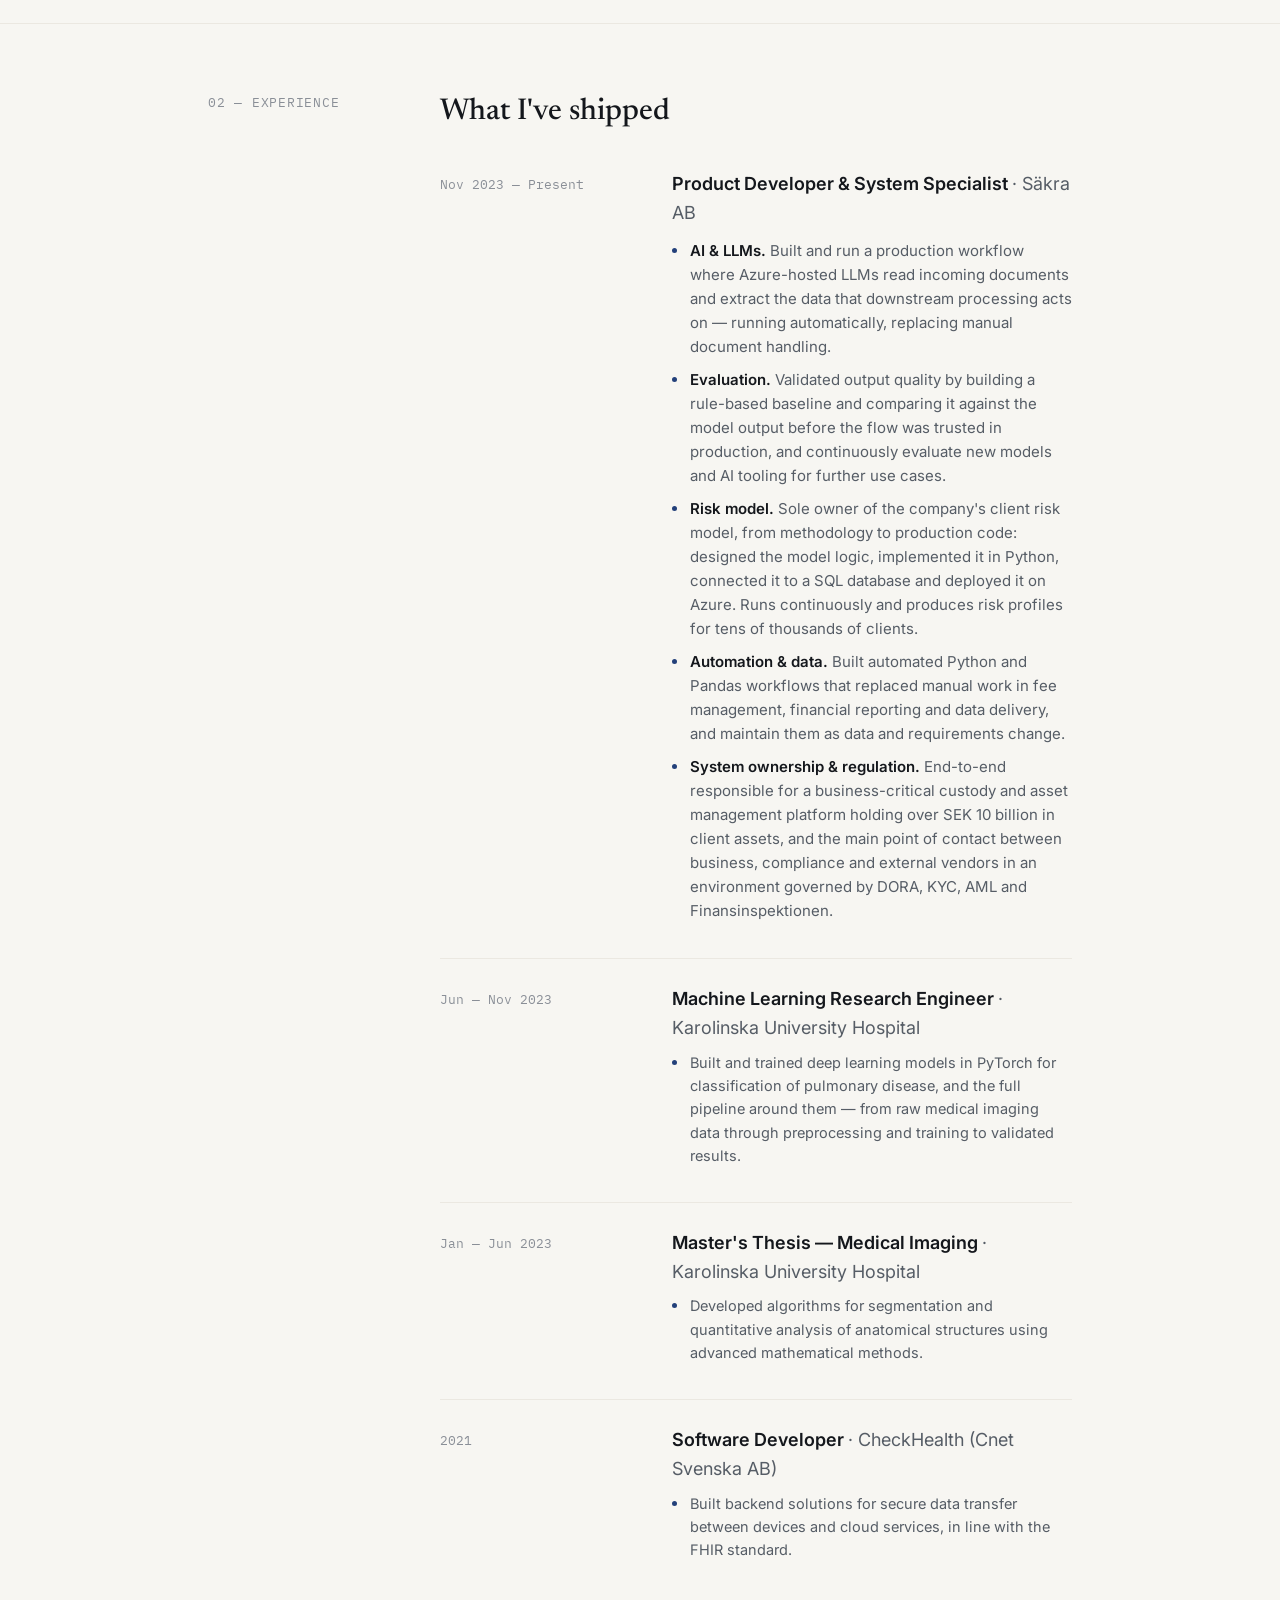
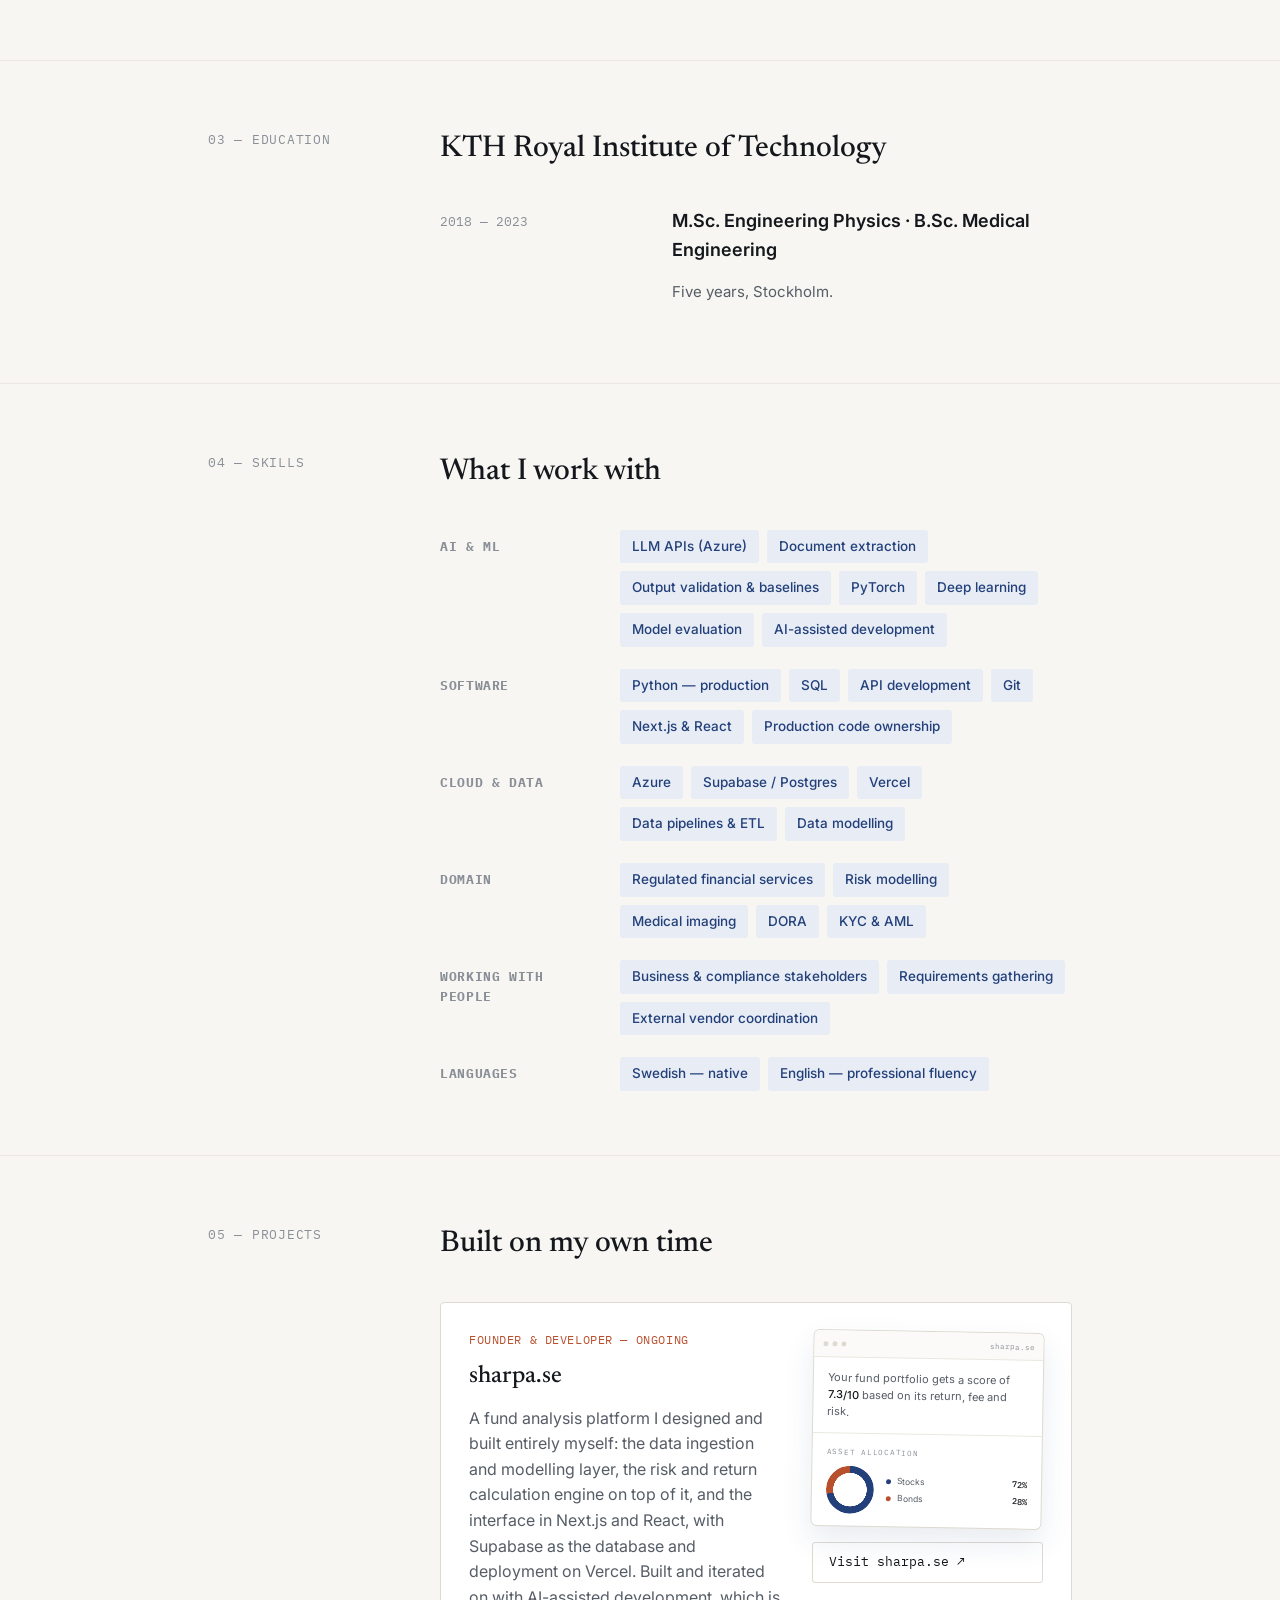
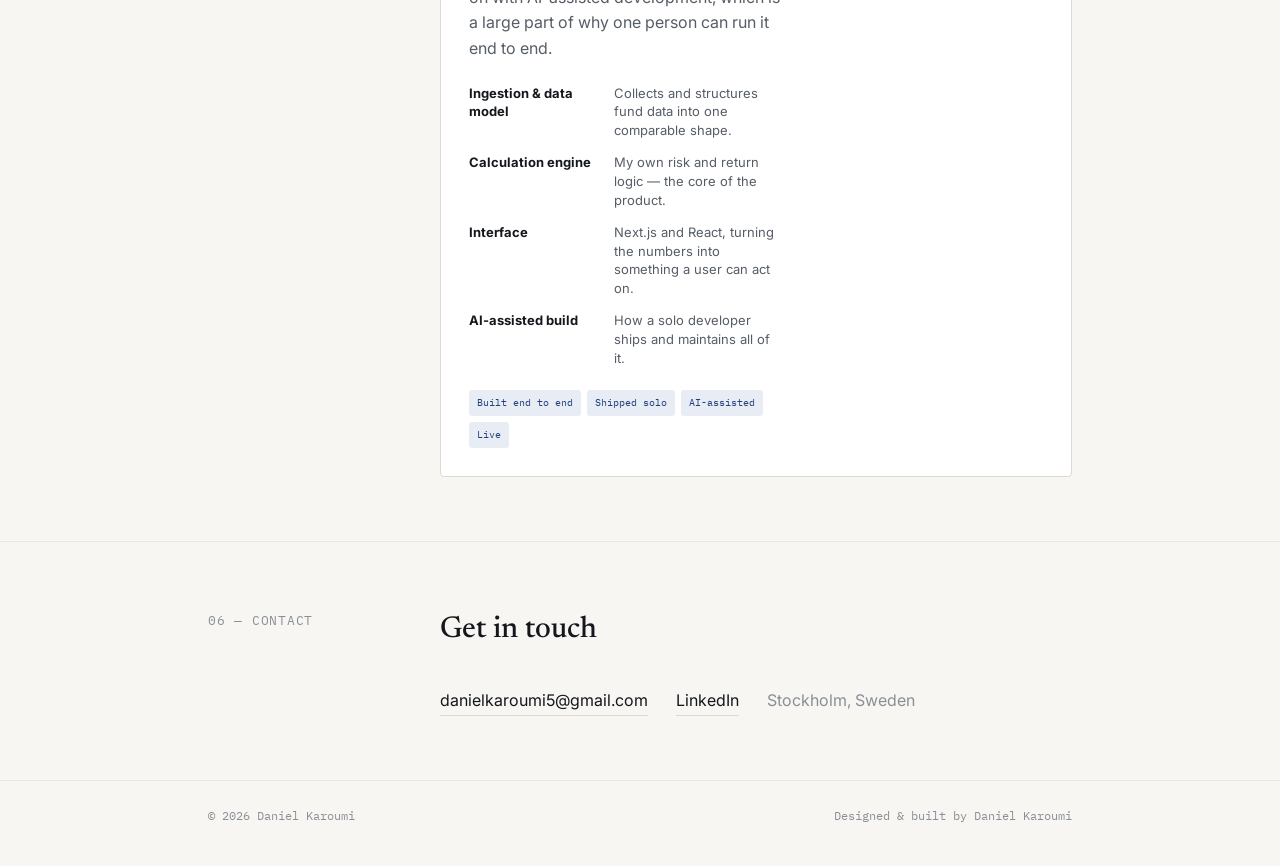
==== commit fc40e6dc: "Fit the AI engineer hero panel labels inside their nodes Co-Authored-By: Claude Opus 5 <noreply@anth" ====
--- a/aiengineer/index.html
+++ b/aiengineer/index.html
@@ -68,11 +68,11 @@
         <div class="model-grid" aria-hidden="true"></div>
         <div class="model-top"><span>LLM document flow / production</span><span class="live"><i></i> running</span></div>
         <div class="model-flow">
-          <div class="model-node"><span>01</span><strong>Documents</strong><small>arrive unstructured</small></div>
+          <div class="model-node"><span>01</span><strong>Documents</strong><small>unstructured</small></div>
           <div class="flow-line" aria-hidden="true"><i></i></div>
-          <div class="model-node active"><span>02</span><strong>LLM extraction</strong><small>Azure-hosted</small></div>
+          <div class="model-node active"><span>02</span><strong>Extraction</strong><small>Azure LLM</small></div>
           <div class="flow-line" aria-hidden="true"><i></i></div>
-          <div class="model-node"><span>03</span><strong>Validated output</strong><small>downstream systems act</small></div>
+          <div class="model-node"><span>03</span><strong>Validated</strong><small>downstream use</small></div>
         </div>
       </div>
     </div>
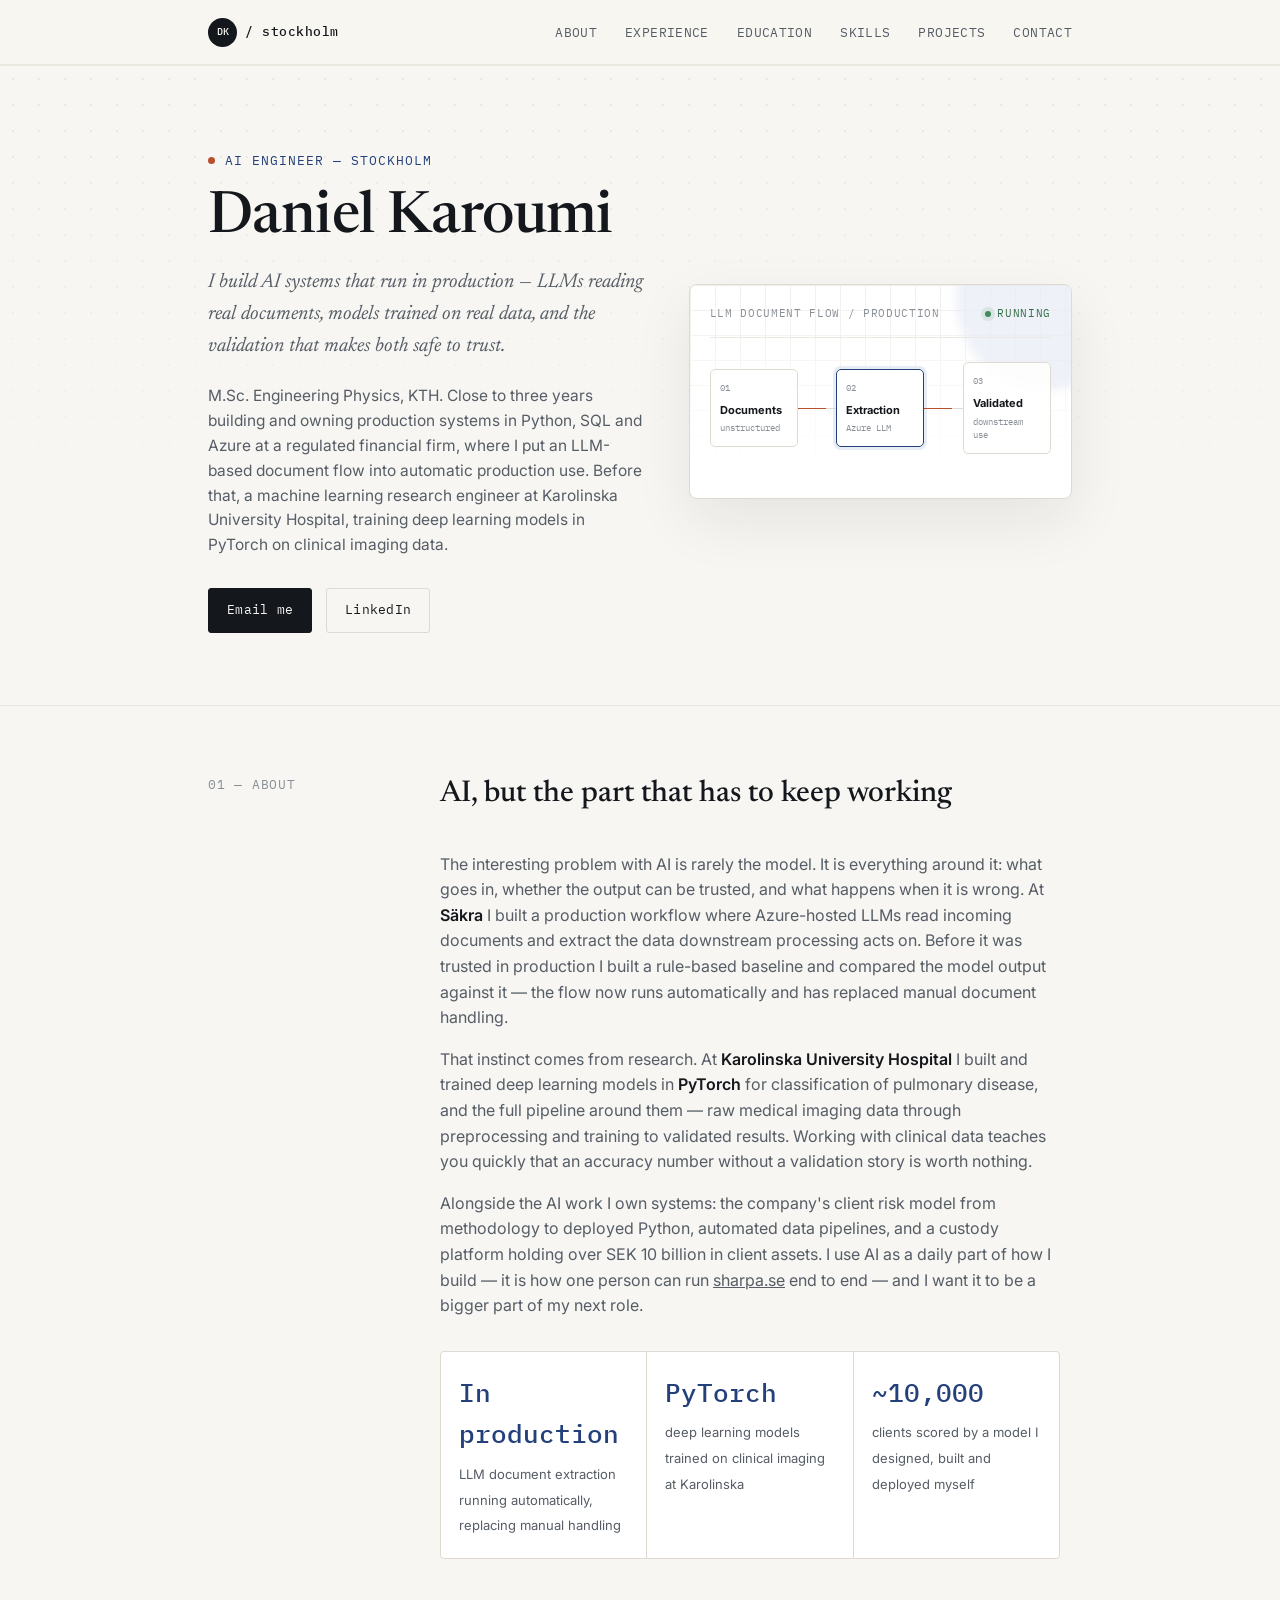
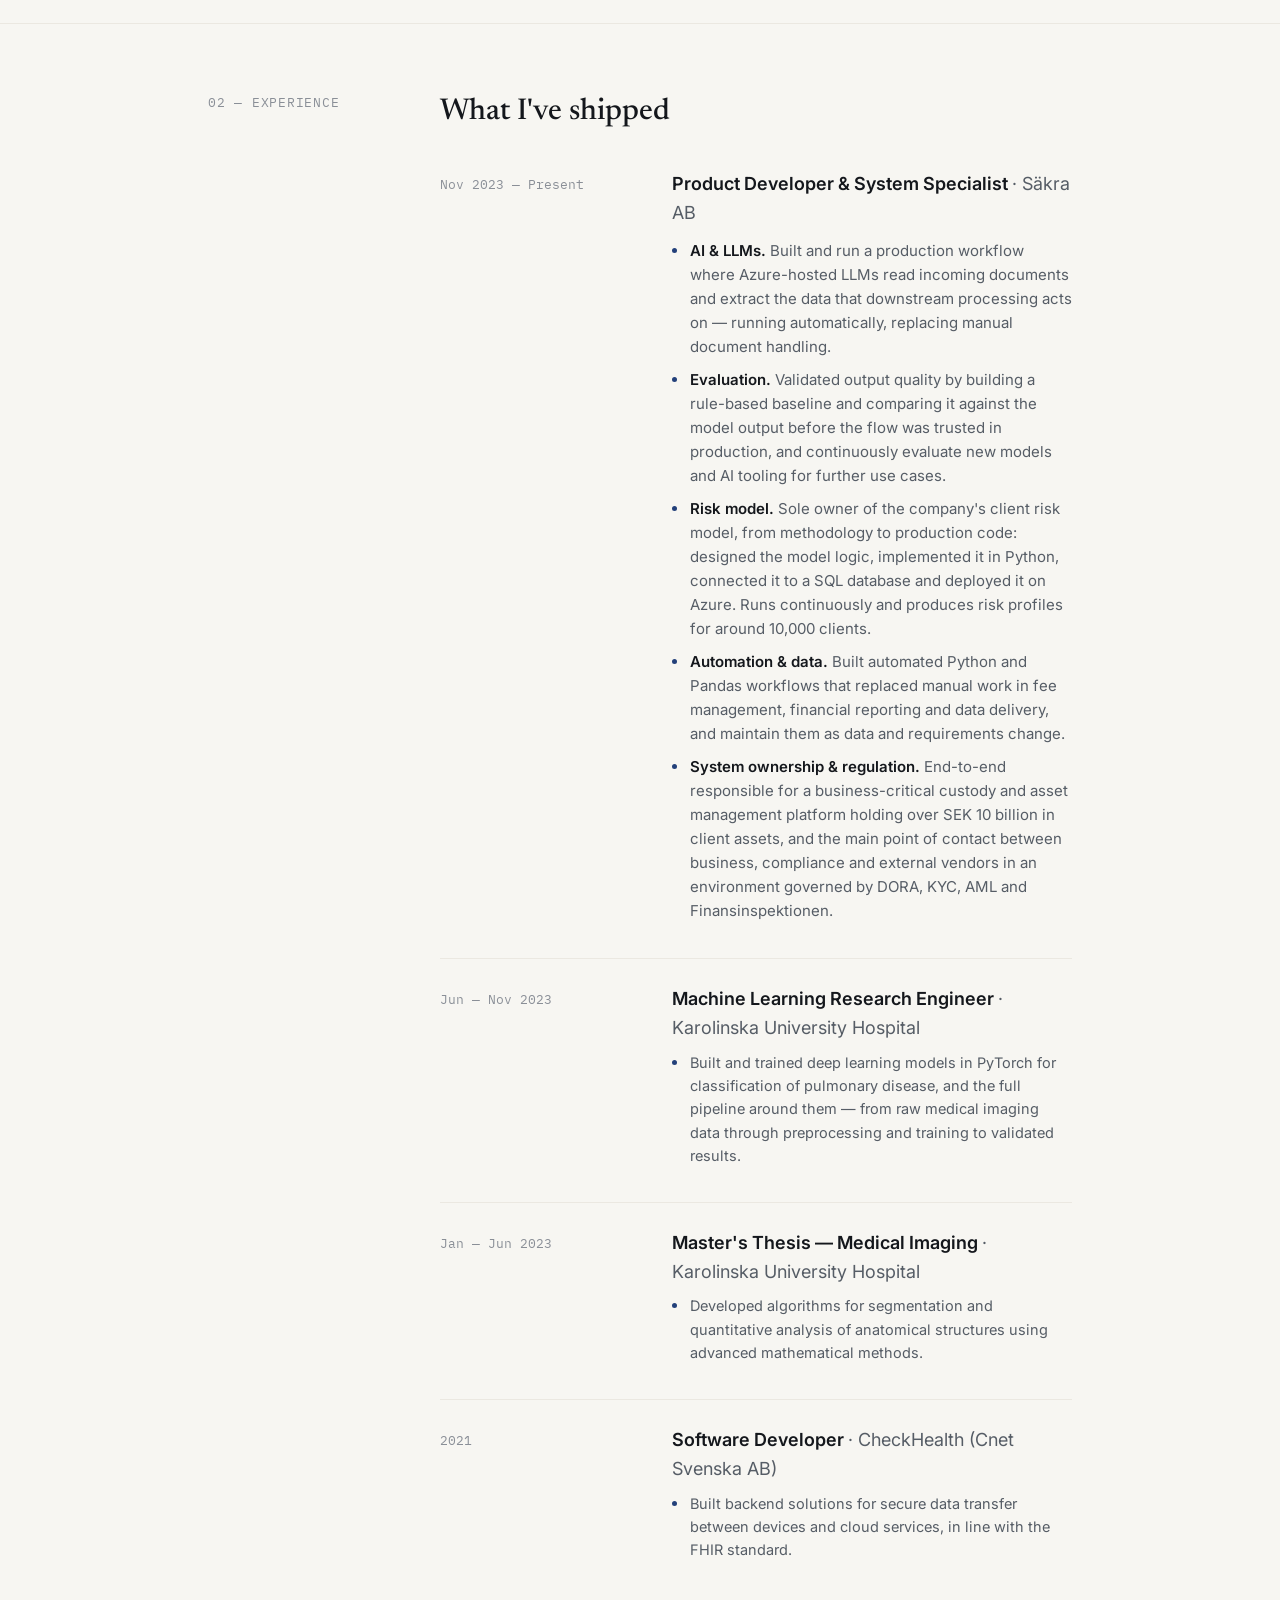
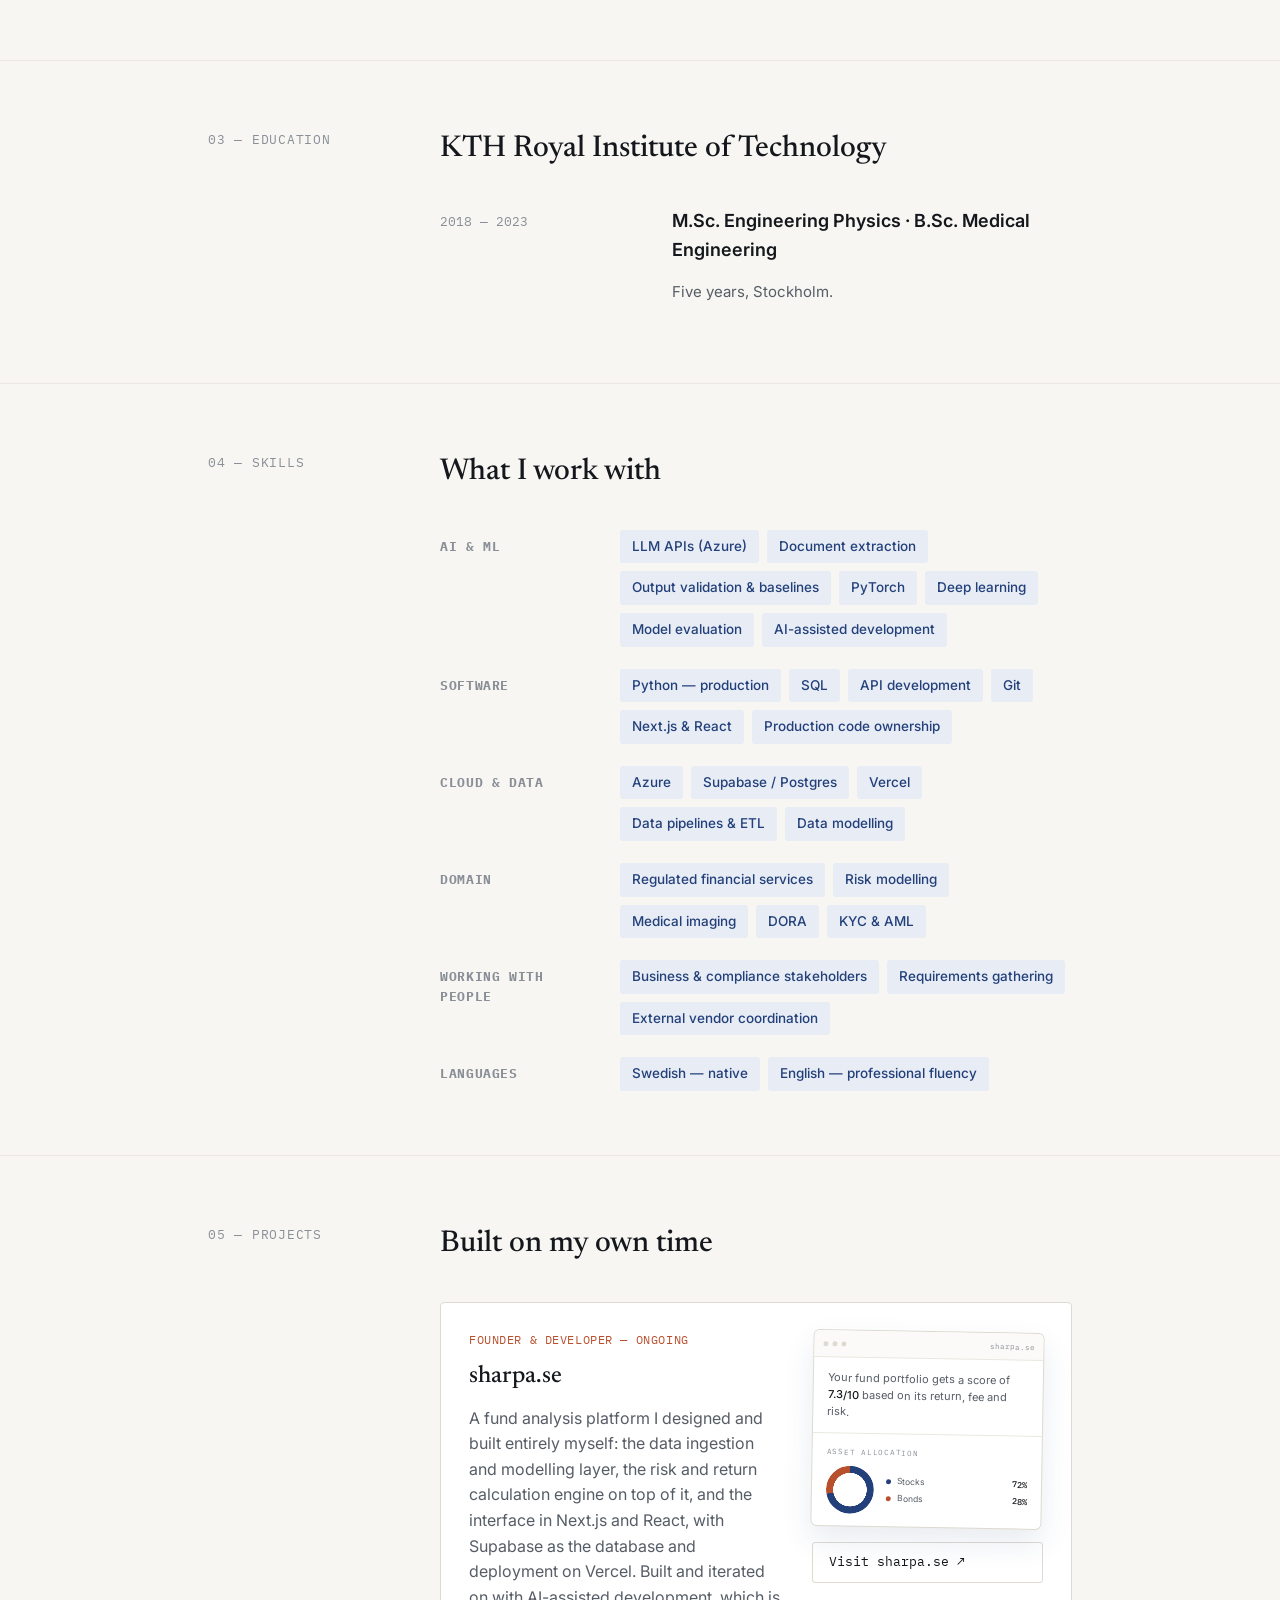
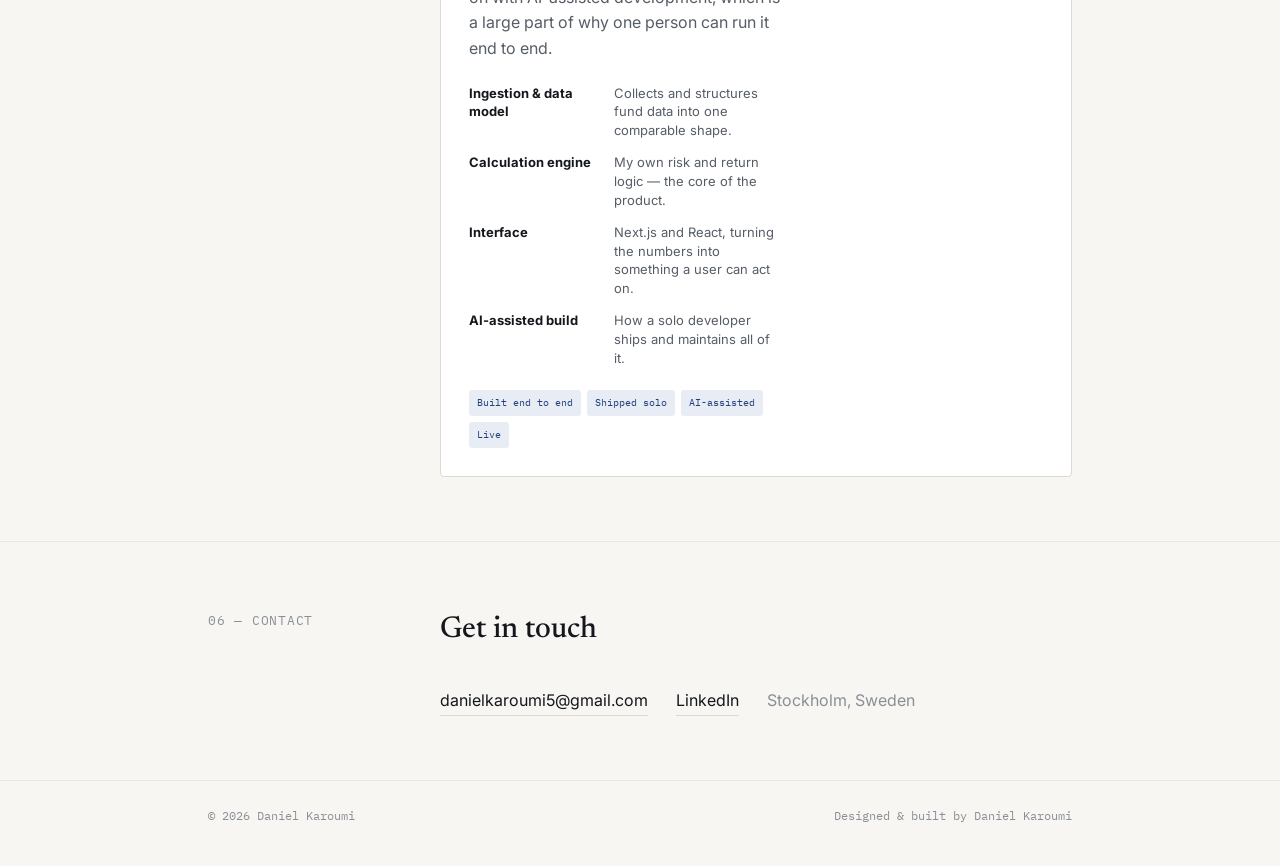
==== commit 7a857542: "Update forward-deployed page; fix thesis title and client count" ====
--- a/aiengineer/index.html
+++ b/aiengineer/index.html
@@ -94,7 +94,7 @@
           <div class="facts">
             <div class="fact"><span class="num">In production</span><span class="label">LLM document extraction running automatically, replacing manual handling</span></div>
             <div class="fact"><span class="num">PyTorch</span><span class="label">deep learning models trained on clinical imaging at Karolinska</span></div>
-            <div class="fact"><span class="num">10,000s</span><span class="label">clients scored by a model I designed, built and deployed myself</span></div>
+            <div class="fact"><span class="num">~10,000</span><span class="label">clients scored by a model I designed, built and deployed myself</span></div>
           </div>
         </div>
       </div>
@@ -118,7 +118,7 @@
               <ul>
                 <li><strong>AI &amp; LLMs.</strong> Built and run a production workflow where Azure-hosted LLMs read incoming documents and extract the data that downstream processing acts on — running automatically, replacing manual document handling.</li>
                 <li><strong>Evaluation.</strong> Validated output quality by building a rule-based baseline and comparing it against the model output before the flow was trusted in production, and continuously evaluate new models and AI tooling for further use cases.</li>
-                <li><strong>Risk model.</strong> Sole owner of the company's client risk model, from methodology to production code: designed the model logic, implemented it in Python, connected it to a SQL database and deployed it on Azure. Runs continuously and produces risk profiles for tens of thousands of clients.</li>
+                <li><strong>Risk model.</strong> Sole owner of the company's client risk model, from methodology to production code: designed the model logic, implemented it in Python, connected it to a SQL database and deployed it on Azure. Runs continuously and produces risk profiles for around 10,000 clients.</li>
                 <li><strong>Automation &amp; data.</strong> Built automated Python and Pandas workflows that replaced manual work in fee management, financial reporting and data delivery, and maintain them as data and requirements change.</li>
                 <li><strong>System ownership &amp; regulation.</strong> End-to-end responsible for a business-critical custody and asset management platform holding over SEK 10 billion in client assets, and the main point of contact between business, compliance and external vendors in an environment governed by DORA, KYC, AML and Finansinspektionen.</li>
               </ul>
